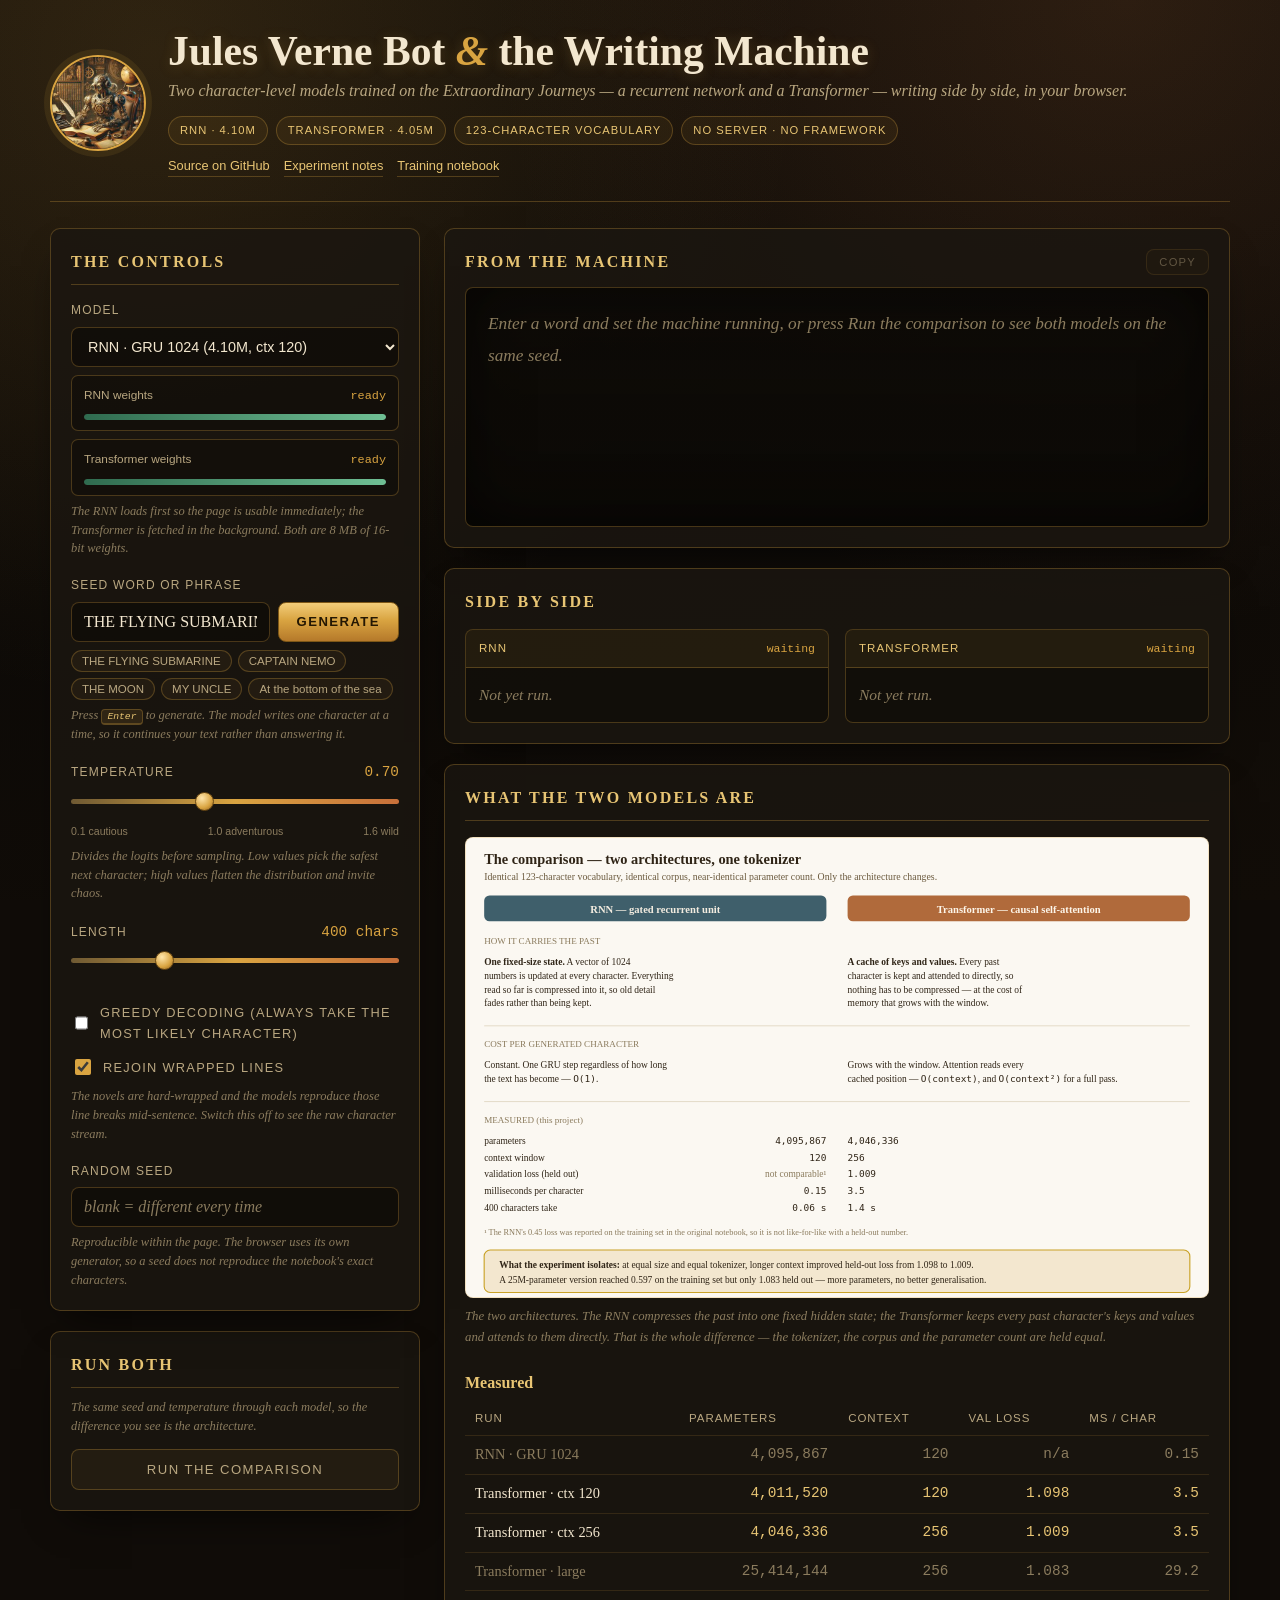
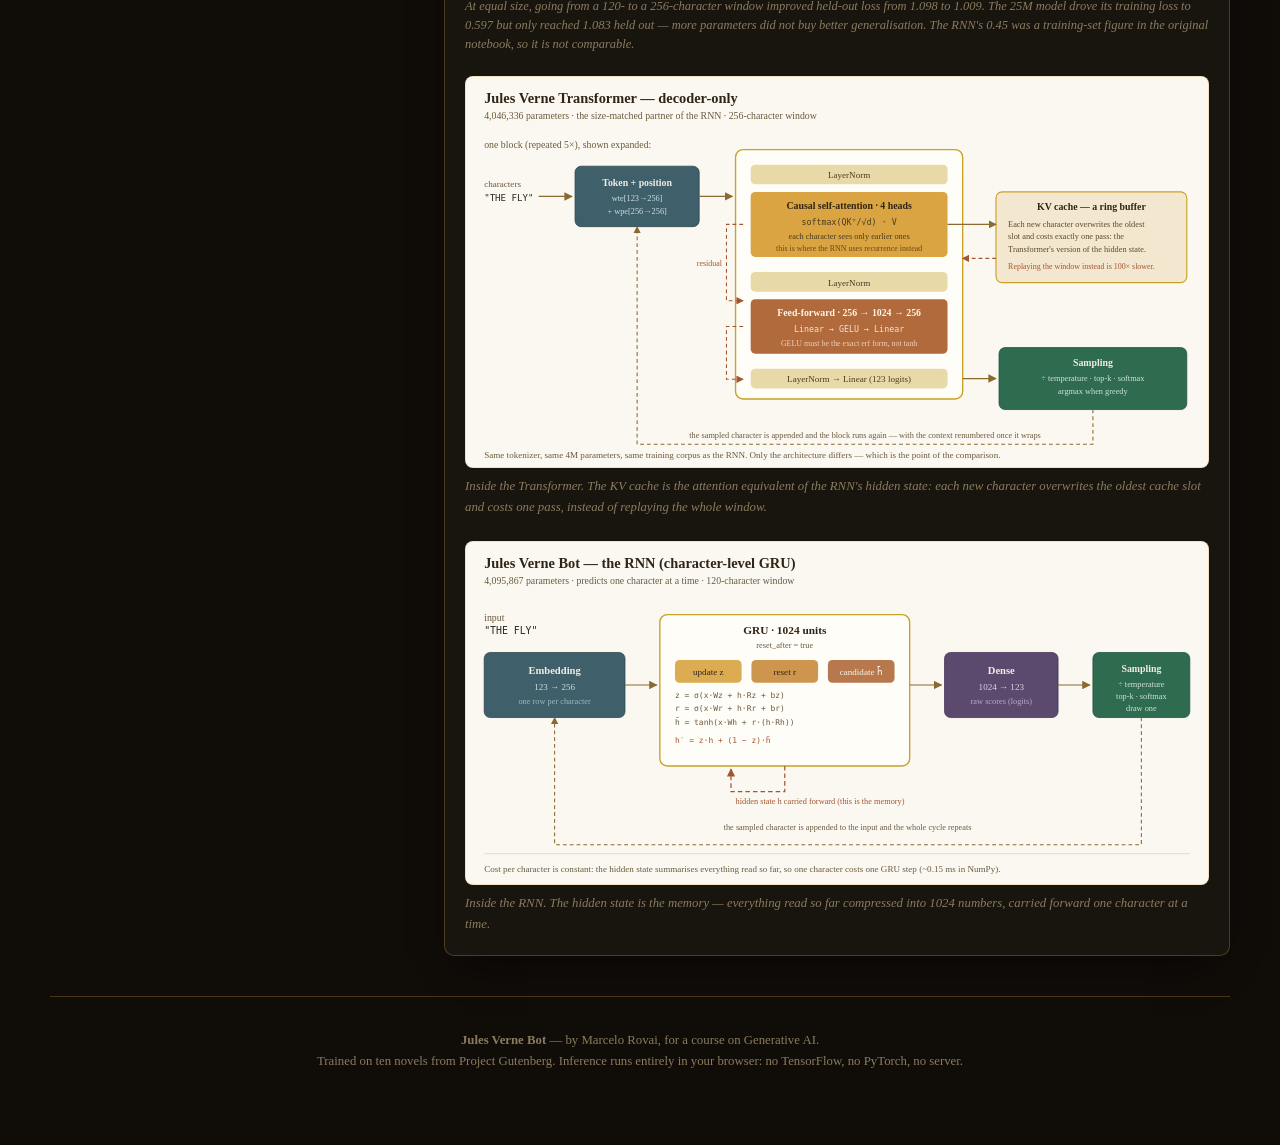
==== docs/index.html @ 738ababc "Jules Verne Bot: RNN and a size-matched Transformer, with a browser demo Two character-level models " ====
<!DOCTYPE html>
<html lang="en">
<head>
<meta charset="utf-8">
<meta name="viewport" content="width=device-width, initial-scale=1">
<title>Jules Verne Bot — RNN vs Transformer, running in your browser</title>
<meta name="description" content="Generate Jules Verne-style prose with a character-level GRU and a size-matched Transformer, both running entirely in the browser. Compare them on the same seed and temperature.">
<link rel="icon" href="assets/img/favicon-64.png">
<link rel="stylesheet" href="assets/demo/styles.css">
</head>
<body>
<div class="wrap">

  <header class="masthead">
    <img class="avatar" src="assets/img/jules_verne_robot.jpg" alt="Engraving of Jules Verne as a robot">
    <div class="titles">
      <h1>Jules Verne Bot <span class="amp">&amp;</span> the Writing Machine</h1>
      <p class="tagline">Two character-level models trained on the Extraordinary Journeys —
        a recurrent network and a Transformer — writing side by side, in your browser.</p>
      <div class="badges">
        <span class="badge" id="badge-rnn">RNN · 4.10M</span>
        <span class="badge" id="badge-tx">Transformer · 4.05M</span>
        <span class="badge">123-character vocabulary</span>
        <span class="badge">no server · no framework</span>
      </div>
      <div class="links">
        <a href="https://github.com/Mjrovai/Jules_Verne">Source on GitHub</a>
        <a href="https://github.com/Mjrovai/Jules_Verne/blob/main/EXPERIMENT.md">Experiment notes</a>
        <a href="https://github.com/Mjrovai/Jules_Verne/blob/main/Train_JulesVerne_Transformer.ipynb">Training notebook</a>
      </div>
    </div>
  </header>

  <div id="error-slot"></div>

  <div class="layout">

    <!-- ========================= controls ========================= -->
    <div>
      <section class="panel docked">
        <h2>The Controls</h2>

        <div class="field">
          <label for="model">Model</label>
          <select id="model" disabled>
            <option>loading the RNN…</option>
          </select>

          <div class="loader" id="loader-rnn">
            <div class="row"><span id="rnn-label">RNN weights</span><span class="pct" id="rnn-pct">0%</span></div>
            <div class="bar"><i id="rnn-bar"></i></div>
          </div>

          <div class="loader" id="loader-tx">
            <div class="row"><span id="tx-label">Transformer weights</span><span class="pct" id="tx-pct">waiting</span></div>
            <div class="bar"><i id="tx-bar"></i></div>
          </div>
          <p class="hint">The RNN loads first so the page is usable immediately; the
            Transformer is fetched in the background. Both are 8&nbsp;MB of 16-bit
            weights.</p>
        </div>

        <div class="field">
          <label for="seed">Seed word or phrase</label>
          <div class="seed-row">
            <input type="text" id="seed" value="THE FLYING SUBMARINE" maxlength="400"
                   placeholder="e.g. Captain Nemo" enterkeyhint="go">
            <button type="button" class="btn btn-primary" id="generate">Generate</button>
          </div>
          <div class="chips" id="chips"></div>
          <p class="hint">Press <kbd>Enter</kbd> to generate. The model writes one
            character at a time, so it continues your text rather than answering it.</p>
        </div>

        <div class="field">
          <div class="label-row">
            <label for="temperature">Temperature</label>
            <span class="readout" id="temperature-readout">0.70</span>
          </div>
          <input type="range" id="temperature" min="0.1" max="1.6" step="0.05" value="0.7">
          <div class="scale"><span>0.1 cautious</span><span>1.0 adventurous</span><span>1.6 wild</span></div>
          <p class="hint">Divides the logits before sampling. Low values pick the safest
            next character; high values flatten the distribution and invite chaos.</p>
        </div>

        <div class="field">
          <div class="label-row">
            <label for="length">Length</label>
            <span class="readout"><span id="length-readout">400</span> chars</span>
          </div>
          <input type="range" id="length" min="100" max="1200" step="50" value="400">
        </div>

        <div class="field">
          <label class="check">
            <input type="checkbox" id="greedy">
            <span>Greedy decoding (always take the most likely character)</span>
          </label>
          <label class="check">
            <input type="checkbox" id="reflow" checked>
            <span>Rejoin wrapped lines</span>
          </label>
          <p class="hint">The novels are hard-wrapped and the models reproduce those line
            breaks mid-sentence. Switch this off to see the raw character stream.</p>
        </div>

        <div class="field" style="margin-bottom:0">
          <label for="seed-value">Random seed</label>
          <input type="number" id="seed-value" placeholder="blank = different every time">
          <p class="hint">Reproducible within the page. The browser uses its own
            generator, so a seed does not reproduce the notebook's exact characters.</p>
        </div>
      </section>

      <section class="panel">
        <h2>Run Both</h2>
        <p class="hint" style="margin-top:-6px">The same seed and temperature through
          each model, so the difference you see is the architecture.</p>
        <div style="margin-top:14px">
          <button type="button" class="btn" id="compare" style="width:100%" disabled>Run the comparison</button>
        </div>
      </section>
    </div>

    <!-- ========================== output ========================== -->
    <div>
      <section class="panel">
        <div class="output-head">
          <h2>From the Machine</h2>
          <div style="display:flex; gap:9px; align-items:center">
            <span class="stats" id="stats"></span>
            <button type="button" class="btn btn-sm" id="copy" disabled>Copy</button>
          </div>
        </div>
        <div class="story" id="story" aria-live="polite">
          <span class="placeholder">Loading the RNN weights…</span>
        </div>
      </section>

      <section class="panel">
        <div class="output-head">
          <h2>Side by Side</h2>
          <span class="stats" id="compare-stats"></span>
        </div>
        <div class="compare" id="compare-grid">
          <div class="card pending">
            <header><span>RNN</span><span class="meta">waiting</span></header>
            <div class="body"><span class="placeholder">Not yet run.</span></div>
          </div>
          <div class="card pending">
            <header><span>Transformer</span><span class="meta">waiting</span></header>
            <div class="body"><span class="placeholder">Not yet run.</span></div>
          </div>
        </div>
      </section>

      <section class="panel">
        <h2>What the Two Models Are</h2>

        <figure>
          <img src="assets/img/rnn-vs-transformer.svg"
               alt="Diagram comparing the RNN and the Transformer: how each carries the past, their cost per character, and the measured numbers">
          <figcaption>The two architectures. The RNN compresses the past into one fixed
            hidden state; the Transformer keeps every past character's keys and values
            and attends to them directly. That is the whole difference — the tokenizer,
            the corpus and the parameter count are held equal.</figcaption>
        </figure>

        <h3 style="margin-top:22px">Measured</h3>
        <table class="measure">
          <thead>
            <tr><th>Run</th><th>Parameters</th><th>Context</th><th>Val loss</th><th>ms / char</th></tr>
          </thead>
          <tbody>
            <tr class="baseline"><td>RNN · GRU 1024</td><td class="num">4,095,867</td><td class="num">120</td><td class="num">n/a</td><td class="num">0.15</td></tr>
            <tr><td>Transformer · ctx 120</td><td class="num">4,011,520</td><td class="num">120</td><td class="num">1.098</td><td class="num">3.5</td></tr>
            <tr><td>Transformer · ctx 256</td><td class="num">4,046,336</td><td class="num">256</td><td class="num">1.009</td><td class="num">3.5</td></tr>
            <tr class="baseline"><td>Transformer · large</td><td class="num">25,414,144</td><td class="num">256</td><td class="num">1.083</td><td class="num">29.2</td></tr>
          </tbody>
        </table>
        <p class="hint">At equal size, going from a 120- to a 256-character window improved
          held-out loss from 1.098 to 1.009. The 25M model drove its <em>training</em> loss
          to 0.597 but only reached 1.083 held out — more parameters did not buy better
          generalisation. The RNN's 0.45 was a training-set figure in the original
          notebook, so it is not comparable.</p>

        <figure style="margin-top:22px">
          <img src="assets/img/transformer-architecture.svg"
               alt="The Transformer block expanded: layer norm, causal self-attention, residual, layer norm, feed-forward, and the ring-buffer KV cache">
          <figcaption>Inside the Transformer. The KV cache is the attention equivalent of
            the RNN's hidden state: each new character overwrites the oldest cache slot and
            costs one pass, instead of replaying the whole window.</figcaption>
        </figure>

        <figure style="margin-top:22px">
          <img src="assets/img/rnn-architecture.svg"
               alt="The RNN: embedding, a 1024-unit GRU with its three gates, a dense layer and sampling">
          <figcaption>Inside the RNN. The hidden state is the memory — everything read so
            far compressed into 1024 numbers, carried forward one character at a time.</figcaption>
        </figure>
      </section>
    </div>
  </div>

  <footer class="colophon">
    <p><strong>Jules Verne Bot</strong> — by Marcelo Rovai, for a course on Generative AI.<br>
      Trained on ten novels from Project Gutenberg. Inference runs entirely in your
      browser: no TensorFlow, no PyTorch, no server.</p>
  </footer>
</div>

<script type="module" src="assets/demo/app.js"></script>
</body>
</html>
---- docs/assets/demo/styles.css ----
/* ==========================================================================
   Jules Verne Bot — static demo page.
   Deliberately dependency-free: no web fonts, no framework, no CDN. The page
   has to work from a GitHub Pages subpath and offline once loaded.
   ========================================================================== */

:root {
  --ink:         #f3e7cf;
  --ink-dim:     #b9a781;
  --ink-faint:   #8b7c5e;
  --brass:       #d9a441;
  --brass-light: #e8c574;
  --brass-pale:  #f2cd7a;
  --copper:      #b06a3b;
  --panel:       rgba(28, 22, 16, 0.82);
  --edge:        rgba(217, 164, 65, 0.28);
  --field:       rgba(12, 9, 6, 0.55);
  --deep:        #100c08;

  --display: "Palatino Linotype", "Book Antiqua", Palatino, "Iowan Old Style", Georgia, serif;
  --body:    Georgia, "Times New Roman", serif;
  --ui:      "Avenir Next", Avenir, "Segoe UI", "Helvetica Neue", Helvetica, sans-serif;
  --mono:    "SF Mono", Menlo, Consolas, "Courier New", monospace;
}

* { box-sizing: border-box; }

body {
  margin: 0;
  padding: 0 18px 60px;
  font-family: var(--body);
  color: var(--ink);
  line-height: 1.65;
  background-color: var(--deep);
  background-image:
    radial-gradient(circle at 12% 6%,  rgba(217, 164, 65, 0.13), transparent 46%),
    radial-gradient(circle at 88% 0%,  rgba(176, 106, 59, 0.16), transparent 44%),
    linear-gradient(170deg, #17110a 0%, #0d0a07 55%, #120d08 100%);
  background-attachment: fixed;
  -webkit-font-smoothing: antialiased;
}

.wrap { max-width: 1180px; margin: 0 auto; }

/* ------------------------------------------------------------------ header */

.masthead {
  display: flex; align-items: center; gap: 22px; flex-wrap: wrap;
  padding: 30px 0 24px; border-bottom: 1px solid var(--edge); margin-bottom: 26px;
}
.masthead img.avatar {
  width: 96px; height: 96px; border-radius: 50%; object-fit: cover; flex: none;
  border: 2px solid var(--brass);
  box-shadow: 0 0 0 6px rgba(217, 164, 65, 0.10);
}
.masthead .titles { flex: 1 1 320px; }
h1 {
  font-family: var(--display); font-size: clamp(1.7rem, 4vw, 2.6rem);
  margin: 0 0 4px; line-height: 1.05;
  text-shadow: 0 2px 14px rgba(217, 164, 65, 0.22);
}
h1 .amp { color: var(--brass); font-style: italic; }
.tagline { margin: 0; color: var(--ink-dim); font-style: italic; font-size: 1rem; }
.links { margin-top: 10px; display: flex; gap: 14px; flex-wrap: wrap; font-family: var(--ui); font-size: 0.8rem; }
.links a { color: var(--brass-light); text-decoration: none; border-bottom: 1px solid var(--edge); }
.links a:hover { color: var(--brass-pale); }

.badges { display: flex; gap: 8px; flex-wrap: wrap; margin-top: 12px; }
.badge {
  font-family: var(--ui); font-size: 0.7rem; letter-spacing: 0.09em;
  text-transform: uppercase; color: var(--brass-light);
  border: 1px solid var(--edge); background: rgba(217, 164, 65, 0.07);
  border-radius: 999px; padding: 4px 11px; white-space: nowrap;
}

/* ------------------------------------------------------------------ layout */

.layout { display: grid; grid-template-columns: minmax(300px, 370px) minmax(0, 1fr); gap: 24px; align-items: start; }
@media (max-width: 920px) { .layout { grid-template-columns: 1fr; } }

.panel {
  background: var(--panel); border: 1px solid var(--edge); border-radius: 10px;
  padding: 20px; box-shadow: 0 18px 40px -20px rgba(0, 0, 0, 0.85);
}
.panel + .panel { margin-top: 20px; }
.panel.docked { position: sticky; top: 16px; }

h2 {
  font-family: var(--display); font-size: 1rem; text-transform: uppercase;
  letter-spacing: 0.14em; color: var(--brass-light);
  margin: 0 0 16px; padding-bottom: 9px; border-bottom: 1px solid var(--edge);
}
h3 { font-family: var(--display); font-size: 1rem; color: var(--brass-light); margin: 0 0 6px; }

/* ---------------------------------------------------------------- controls */

.field { margin-bottom: 18px; }
label, .field-label {
  display: block; font-family: var(--ui); font-size: 0.75rem;
  letter-spacing: 0.1em; text-transform: uppercase; color: var(--ink-dim); margin-bottom: 6px;
}
.label-row { display: flex; justify-content: space-between; align-items: baseline; gap: 10px; }
.readout { font-family: var(--mono); font-size: 0.9rem; color: var(--brass); text-transform: none; letter-spacing: 0; }

input[type="text"], input[type="number"], select {
  width: 100%; font-family: var(--body); font-size: 1rem; color: var(--ink);
  background: var(--field); border: 1px solid var(--edge); border-radius: 8px;
  padding: 10px 12px;
}
input:focus, select:focus { outline: none; border-color: var(--brass); box-shadow: 0 0 0 3px rgba(217, 164, 65, 0.16); }
input::placeholder { color: var(--ink-faint); font-style: italic; }
select { font-family: var(--ui); font-size: 0.9rem; cursor: pointer; }
select:disabled { opacity: 0.6; cursor: progress; }

input[type="range"] { -webkit-appearance: none; appearance: none; width: 100%; height: 24px; background: transparent; cursor: pointer; margin: 0; }
input[type="range"]::-webkit-slider-runnable-track { height: 5px; border-radius: 999px; background: linear-gradient(90deg, #6f5a33, var(--brass), #c8703a); }
input[type="range"]::-webkit-slider-thumb {
  -webkit-appearance: none; width: 19px; height: 19px; margin-top: -7px; border-radius: 50%;
  background: radial-gradient(circle at 35% 30%, #ffe6ab, var(--brass) 60%, #8a5b1c);
  border: 1px solid #6b4a15;
}
input[type="range"]::-moz-range-track { height: 5px; border-radius: 999px; background: linear-gradient(90deg, #6f5a33, var(--brass), #c8703a); }
input[type="range"]::-moz-range-thumb { width: 17px; height: 17px; border-radius: 50%; background: radial-gradient(circle at 35% 30%, #ffe6ab, var(--brass) 60%, #8a5b1c); border: 1px solid #6b4a15; }

.scale { display: flex; justify-content: space-between; font-family: var(--ui); font-size: 0.66rem; color: var(--ink-faint); margin-top: 2px; }
.hint { font-size: 0.78rem; color: var(--ink-faint); font-style: italic; margin: 6px 0 0; line-height: 1.5; }

.seed-row { display: flex; gap: 8px; align-items: stretch; }
.seed-row input[type="text"] { flex: 1 1 auto; min-width: 0; }
.seed-row .btn-primary { width: auto; flex: 0 0 auto; white-space: nowrap; padding: 10px 18px; }
@media (max-width: 420px) { .seed-row { flex-wrap: wrap; } .seed-row .btn-primary { width: 100%; } }

.check { display: flex; align-items: center; gap: 9px; font-family: var(--ui); font-size: 0.8rem; color: var(--ink-dim); cursor: pointer; padding: 3px 0; }
.check input { accent-color: var(--brass); width: 16px; height: 16px; cursor: pointer; }

.chips { display: flex; flex-wrap: wrap; gap: 6px; margin-top: 8px; }
.chip {
  font-family: var(--ui); font-size: 0.72rem; color: var(--ink-dim);
  background: rgba(217, 164, 65, 0.06); border: 1px solid var(--edge);
  border-radius: 999px; padding: 4px 10px; cursor: pointer;
}
.chip:hover { color: var(--deep); background: var(--brass); border-color: var(--brass); }

/* ---------------------------------------------------------------- progress */

.loader {
  margin-top: 8px; border: 1px solid var(--edge); border-radius: 7px;
  padding: 10px 12px; background: rgba(0, 0, 0, 0.25);
}
.loader .row { display: flex; justify-content: space-between; align-items: baseline; gap: 10px; font-family: var(--ui); font-size: 0.74rem; color: var(--ink-dim); }
.loader .pct { font-family: var(--mono); color: var(--brass); }
.bar { height: 6px; margin-top: 8px; border-radius: 999px; background: rgba(255, 255, 255, 0.08); overflow: hidden; }
.bar > i { display: block; height: 100%; width: 0%; border-radius: 999px; background: linear-gradient(90deg, #8a5b1c, var(--brass), var(--brass-pale)); transition: width 0.18s linear; }
.loader.ready .bar > i { background: linear-gradient(90deg, #2f6b4f, #6fbf94); }
.loader.failed { border-color: rgba(214, 96, 68, 0.55); }
.loader.failed .pct { color: #ffb9a6; }

/* ----------------------------------------------------------------- buttons */

.btn {
  font-family: var(--ui); font-size: 0.82rem; letter-spacing: 0.11em; text-transform: uppercase;
  border-radius: 8px; padding: 12px 16px; cursor: pointer;
  border: 1px solid var(--edge); background: rgba(217, 164, 65, 0.06); color: var(--ink-dim);
  transition: background 0.18s, color 0.18s, border-color 0.18s;
}
.btn:hover:not(:disabled) { color: var(--brass-light); border-color: var(--brass); }
.btn:disabled { opacity: 0.45; cursor: not-allowed; }
.btn-primary {
  width: 100%; font-weight: 600; color: #241703; border: 1px solid #7d5717;
  background: linear-gradient(180deg, #f2cd7a 0%, var(--brass) 45%, #b5792a 100%);
}
.btn-primary:hover:not(:disabled) { color: #1b1002; background: linear-gradient(180deg, #ffe09a, #e3b356 45%, #c08432); }
.btn-sm { padding: 6px 12px; font-size: 0.7rem; }

/* ------------------------------------------------------------------ output */

.output-head { display: flex; justify-content: space-between; align-items: center; gap: 12px; flex-wrap: wrap; margin-bottom: 12px; }
.output-head h2 { margin: 0; border: none; padding: 0; }
.stats { font-family: var(--mono); font-size: 0.72rem; color: var(--ink-faint); }

.story {
  font-family: var(--body); font-size: 1.08rem; line-height: 1.85; white-space: pre-wrap;
  overflow-wrap: anywhere; min-height: 240px; max-height: 60vh; overflow-y: auto;
  padding: 20px 22px; border-radius: 8px; border: 1px solid var(--edge);
  background: linear-gradient(rgba(10, 8, 5, 0.72), rgba(10, 8, 5, 0.9));
  box-shadow: inset 0 0 60px rgba(0, 0, 0, 0.6);
}
.story .seed { color: var(--brass-pale); font-weight: 600; }
.story .caret { display: inline-block; width: 0.55em; background: var(--brass); color: transparent; animation: blink 1s steps(1) infinite; }
@keyframes blink { 0%,49% { opacity: 1; } 50%,100% { opacity: 0; } }
.placeholder { color: var(--ink-faint); font-style: italic; }

/* -------------------------------------------------------------- comparison */

.compare { display: grid; grid-template-columns: 1fr 1fr; gap: 16px; margin-top: 14px; }
@media (max-width: 780px) { .compare { grid-template-columns: 1fr; } }
.card { border: 1px solid var(--edge); border-radius: 8px; overflow: hidden; background: rgba(10, 8, 5, 0.5); display: flex; flex-direction: column; }
.card header {
  display: flex; justify-content: space-between; align-items: baseline; gap: 8px;
  padding: 9px 13px; font-family: var(--ui); font-size: 0.72rem; letter-spacing: 0.09em;
  text-transform: uppercase; color: var(--brass-light);
  background: rgba(217, 164, 65, 0.09); border-bottom: 1px solid var(--edge);
}
.card header .meta { font-family: var(--mono); color: var(--brass); letter-spacing: 0; text-transform: none; }
.card .body { font-size: 0.97rem; line-height: 1.75; white-space: pre-wrap; overflow-wrap: anywhere; padding: 13px; max-height: 320px; overflow-y: auto; flex: 1; }
.card .body .seed { color: var(--brass-pale); font-weight: 600; }
.card.pending .body { color: var(--ink-faint); font-style: italic; }
.card.rnn header { border-bottom-color: rgba(120, 180, 140, 0.35); }

/* ---------------------------------------------------------------- diagram */

figure { margin: 0; }
figure img { width: 100%; height: auto; display: block; border: 1px solid var(--edge); border-radius: 8px; background: #fbf8f2; }
figcaption { font-size: 0.8rem; color: var(--ink-faint); font-style: italic; margin-top: 8px; }

table.measure { width: 100%; border-collapse: collapse; font-size: 0.9rem; }
table.measure th, table.measure td { text-align: left; padding: 7px 10px; border-bottom: 1px solid rgba(217, 164, 65, 0.14); }
table.measure th { font-family: var(--ui); font-size: 0.72rem; letter-spacing: 0.08em; text-transform: uppercase; color: var(--ink-dim); font-weight: normal; }
table.measure td.num { font-family: var(--mono); color: var(--brass-light); text-align: right; }
table.measure tr.baseline td { color: var(--ink-faint); }

.alert { border: 1px solid rgba(214, 96, 68, 0.5); background: rgba(150, 46, 30, 0.22); color: #ffd9cd; border-radius: 8px; padding: 11px 14px; font-size: 0.88rem; margin-bottom: 14px; }

footer.colophon { margin-top: 40px; padding-top: 20px; border-top: 1px solid var(--edge); text-align: center; font-size: 0.8rem; color: var(--ink-faint); }
footer.colophon a { color: var(--ink-dim); }

kbd { font-family: var(--mono); font-size: 0.78em; color: var(--brass-light); background: rgba(217, 164, 65, 0.12); border: 1px solid var(--edge); border-bottom-width: 2px; border-radius: 4px; padding: 1px 5px; }
.visually-hidden { position: absolute; width: 1px; height: 1px; overflow: hidden; clip: rect(0 0 0 0); }
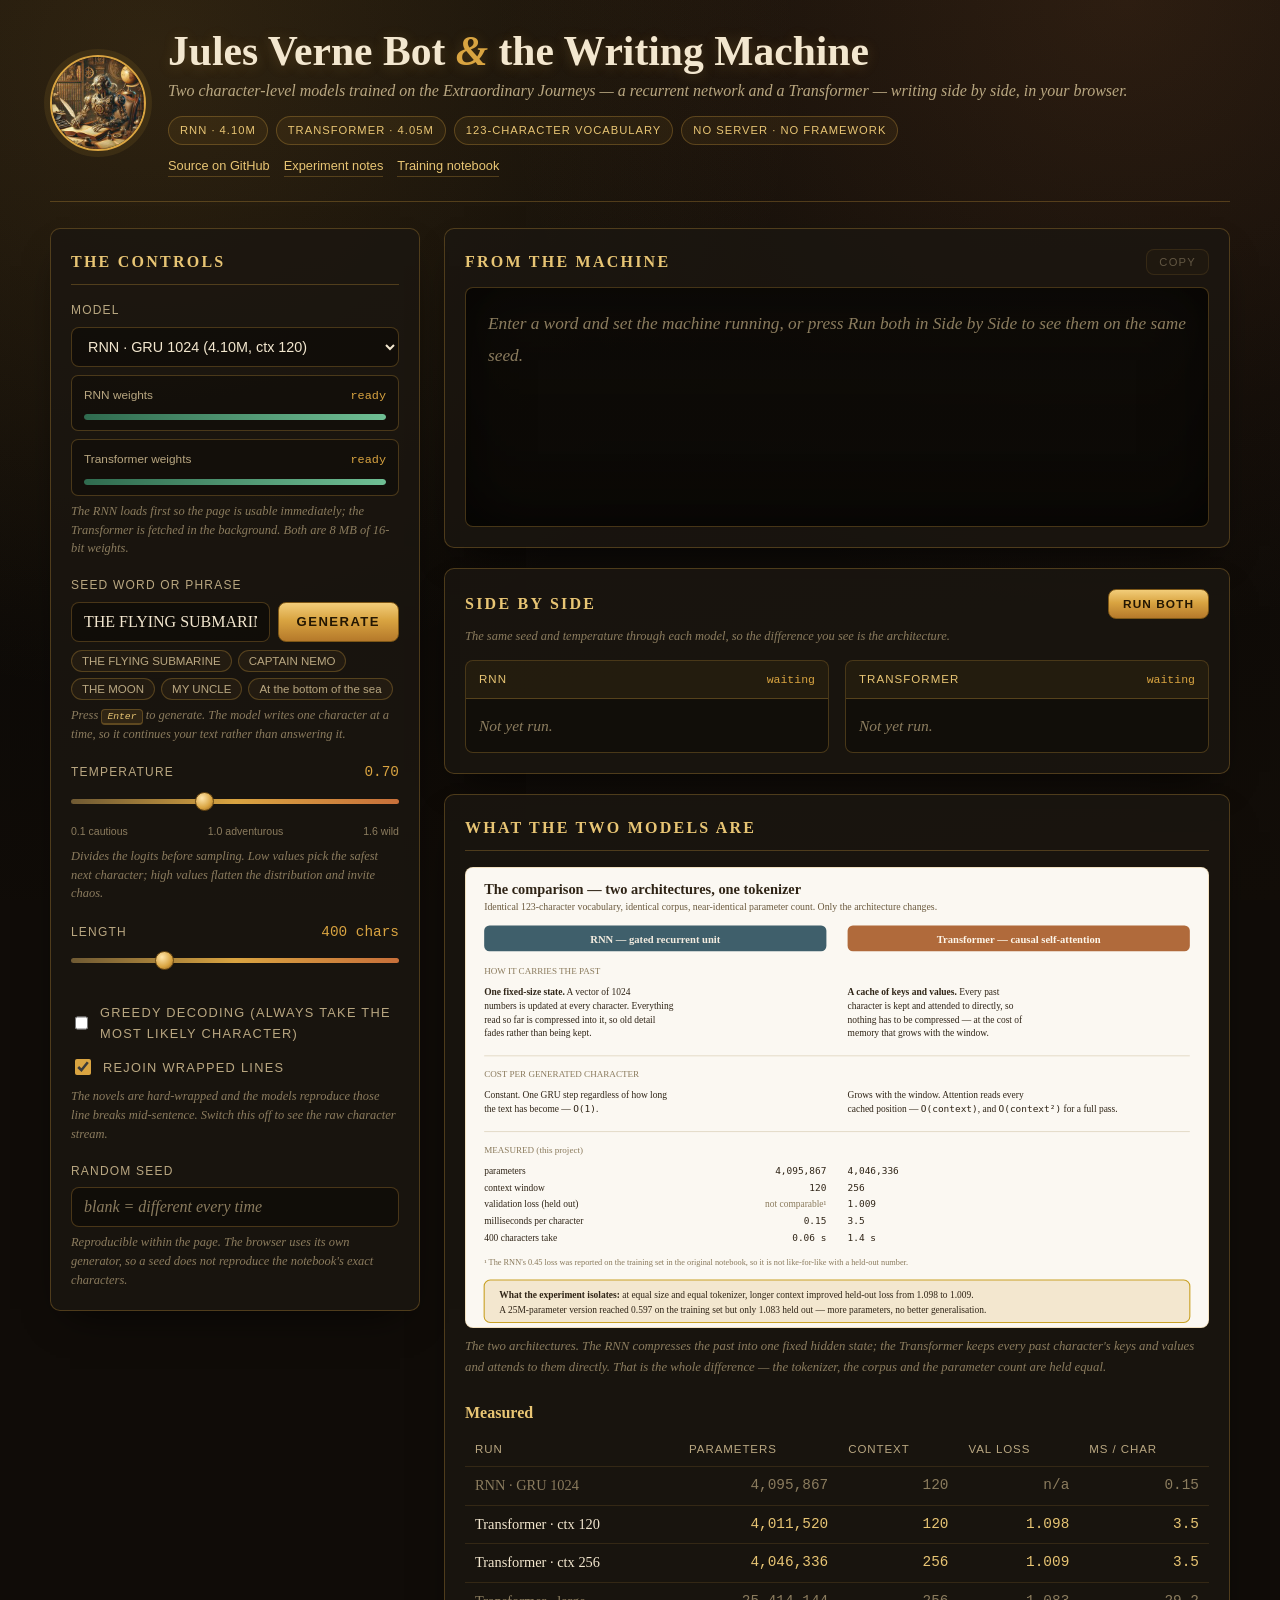
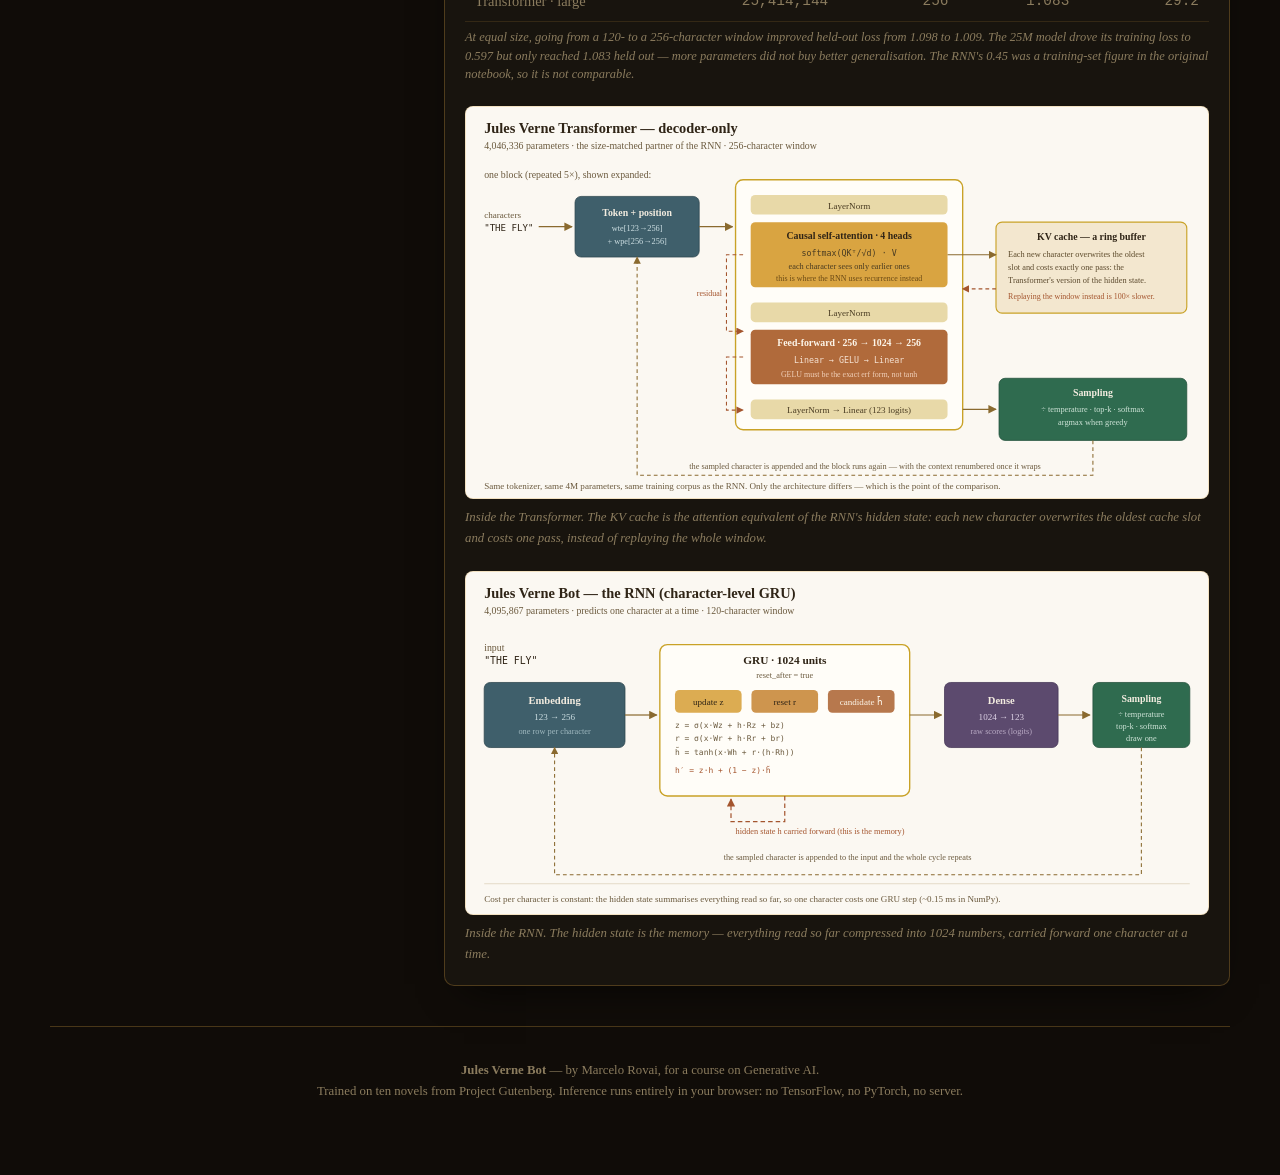
==== commit 2cad1447: "demo: put the comparison trigger inside Side by Side The only way to run the comparison was a button" ====
--- a/docs/index.html
+++ b/docs/index.html
@@ -112,14 +112,6 @@
         </div>
       </section>
 
-      <section class="panel">
-        <h2>Run Both</h2>
-        <p class="hint" style="margin-top:-6px">The same seed and temperature through
-          each model, so the difference you see is the architecture.</p>
-        <div style="margin-top:14px">
-          <button type="button" class="btn" id="compare" style="width:100%" disabled>Run the comparison</button>
-        </div>
-      </section>
     </div>
 
     <!-- ========================== output ========================== -->
@@ -140,8 +132,13 @@
       <section class="panel">
         <div class="output-head">
           <h2>Side by Side</h2>
-          <span class="stats" id="compare-stats"></span>
-        </div>
+          <div style="display:flex; gap:9px; align-items:center">
+            <span class="stats" id="compare-stats"></span>
+            <button type="button" class="btn btn-primary" id="compare" disabled>Run both</button>
+          </div>
+        </div>
+        <p class="hint" style="margin-top:-4px">The same seed and temperature through
+          each model, so the difference you see is the architecture.</p>
         <div class="compare" id="compare-grid">
           <div class="card pending">
             <header><span>RNN</span><span class="meta">waiting</span></header>
--- a/docs/assets/demo/styles.css
+++ b/docs/assets/demo/styles.css
@@ -172,6 +172,16 @@
 .btn-primary:hover:not(:disabled) { color: #1b1002; background: linear-gradient(180deg, #ffe09a, #e3b356 45%, #c08432); }
 .btn-sm { padding: 6px 12px; font-size: 0.7rem; }
 
+/* A primary button sitting in a panel header, next to the stats and Copy. It
+   must not inherit .btn-primary's full width, which is meant for the controls
+   column. */
+.output-head .btn-primary {
+  width: auto;
+  padding: 7px 14px;
+  font-size: 0.74rem;
+  letter-spacing: 0.09em;
+}
+
 /* ------------------------------------------------------------------ output */
 
 .output-head { display: flex; justify-content: space-between; align-items: center; gap: 12px; flex-wrap: wrap; margin-bottom: 12px; }
@@ -180,11 +190,30 @@
 
 .story {
   font-family: var(--body); font-size: 1.08rem; line-height: 1.85; white-space: pre-wrap;
-  overflow-wrap: anywhere; min-height: 240px; max-height: 60vh; overflow-y: auto;
+  overflow-wrap: anywhere; min-height: 240px; max-height: 60vh;
+  overflow-y: auto; overscroll-behavior: contain;
   padding: 20px 22px; border-radius: 8px; border: 1px solid var(--edge);
   background: linear-gradient(rgba(10, 8, 5, 0.72), rgba(10, 8, 5, 0.9));
   box-shadow: inset 0 0 60px rgba(0, 0, 0, 0.6);
-}
+  /* The generated text regularly runs past the panel, and macOS hides overlay
+     scrollbars until you already know to scroll. Pin a slimmer brass one so it
+     is obvious there is more to read. */
+  scrollbar-width: thin;
+  scrollbar-color: rgba(217, 164, 65, 0.45) rgba(255, 255, 255, 0.05);
+}
+
+.story::-webkit-scrollbar { width: 10px; }
+.story::-webkit-scrollbar-track { background: rgba(255, 255, 255, 0.05); border-radius: 0 8px 8px 0; }
+.story::-webkit-scrollbar-thumb {
+  background: rgba(217, 164, 65, 0.40);
+  border-radius: 999px;
+  border: 2px solid transparent;
+  background-clip: content-box;
+}
+.story::-webkit-scrollbar-thumb:hover { background: rgba(217, 164, 65, 0.70); background-clip: content-box; }
+
+/* Keyboard scrolling needs a focusable, focus-visible target. */
+.story:focus-visible { outline: 2px solid var(--brass); outline-offset: 3px; }
 .story .seed { color: var(--brass-pale); font-weight: 600; }
 .story .caret { display: inline-block; width: 0.55em; background: var(--brass); color: transparent; animation: blink 1s steps(1) infinite; }
 @keyframes blink { 0%,49% { opacity: 1; } 50%,100% { opacity: 0; } }
@@ -196,13 +225,27 @@
 @media (max-width: 780px) { .compare { grid-template-columns: 1fr; } }
 .card { border: 1px solid var(--edge); border-radius: 8px; overflow: hidden; background: rgba(10, 8, 5, 0.5); display: flex; flex-direction: column; }
 .card header {
-  display: flex; justify-content: space-between; align-items: baseline; gap: 8px;
+  display: flex; justify-content: space-between; align-items: baseline;
+  gap: 4px 10px; flex-wrap: wrap;
   padding: 9px 13px; font-family: var(--ui); font-size: 0.72rem; letter-spacing: 0.09em;
   text-transform: uppercase; color: var(--brass-light);
   background: rgba(217, 164, 65, 0.09); border-bottom: 1px solid var(--edge);
 }
+/* Keep the model name on one line; the measurements may wrap below it. */
+.card header > span:first-child { white-space: nowrap; }
 .card header .meta { font-family: var(--mono); color: var(--brass); letter-spacing: 0; text-transform: none; }
-.card .body { font-size: 0.97rem; line-height: 1.75; white-space: pre-wrap; overflow-wrap: anywhere; padding: 13px; max-height: 320px; overflow-y: auto; flex: 1; }
+.card .body {
+  font-size: 0.97rem; line-height: 1.75; white-space: pre-wrap; overflow-wrap: anywhere;
+  padding: 13px; max-height: 320px; overflow-y: auto; flex: 1;
+  overscroll-behavior: contain;
+  scrollbar-width: thin;
+  scrollbar-color: rgba(217, 164, 65, 0.45) rgba(255, 255, 255, 0.05);
+}
+.card .body::-webkit-scrollbar { width: 9px; }
+.card .body::-webkit-scrollbar-track { background: rgba(255, 255, 255, 0.05); }
+.card .body::-webkit-scrollbar-thumb { background: rgba(217, 164, 65, 0.40); border-radius: 999px; border: 2px solid transparent; background-clip: content-box; }
+.card .body::-webkit-scrollbar-thumb:hover { background: rgba(217, 164, 65, 0.70); background-clip: content-box; }
+.card .body:focus-visible { outline: 2px solid var(--brass); outline-offset: -2px; }
 .card .body .seed { color: var(--brass-pale); font-weight: 600; }
 .card.pending .body { color: var(--ink-faint); font-style: italic; }
 .card.rnn header { border-bottom-color: rgba(120, 180, 140, 0.35); }
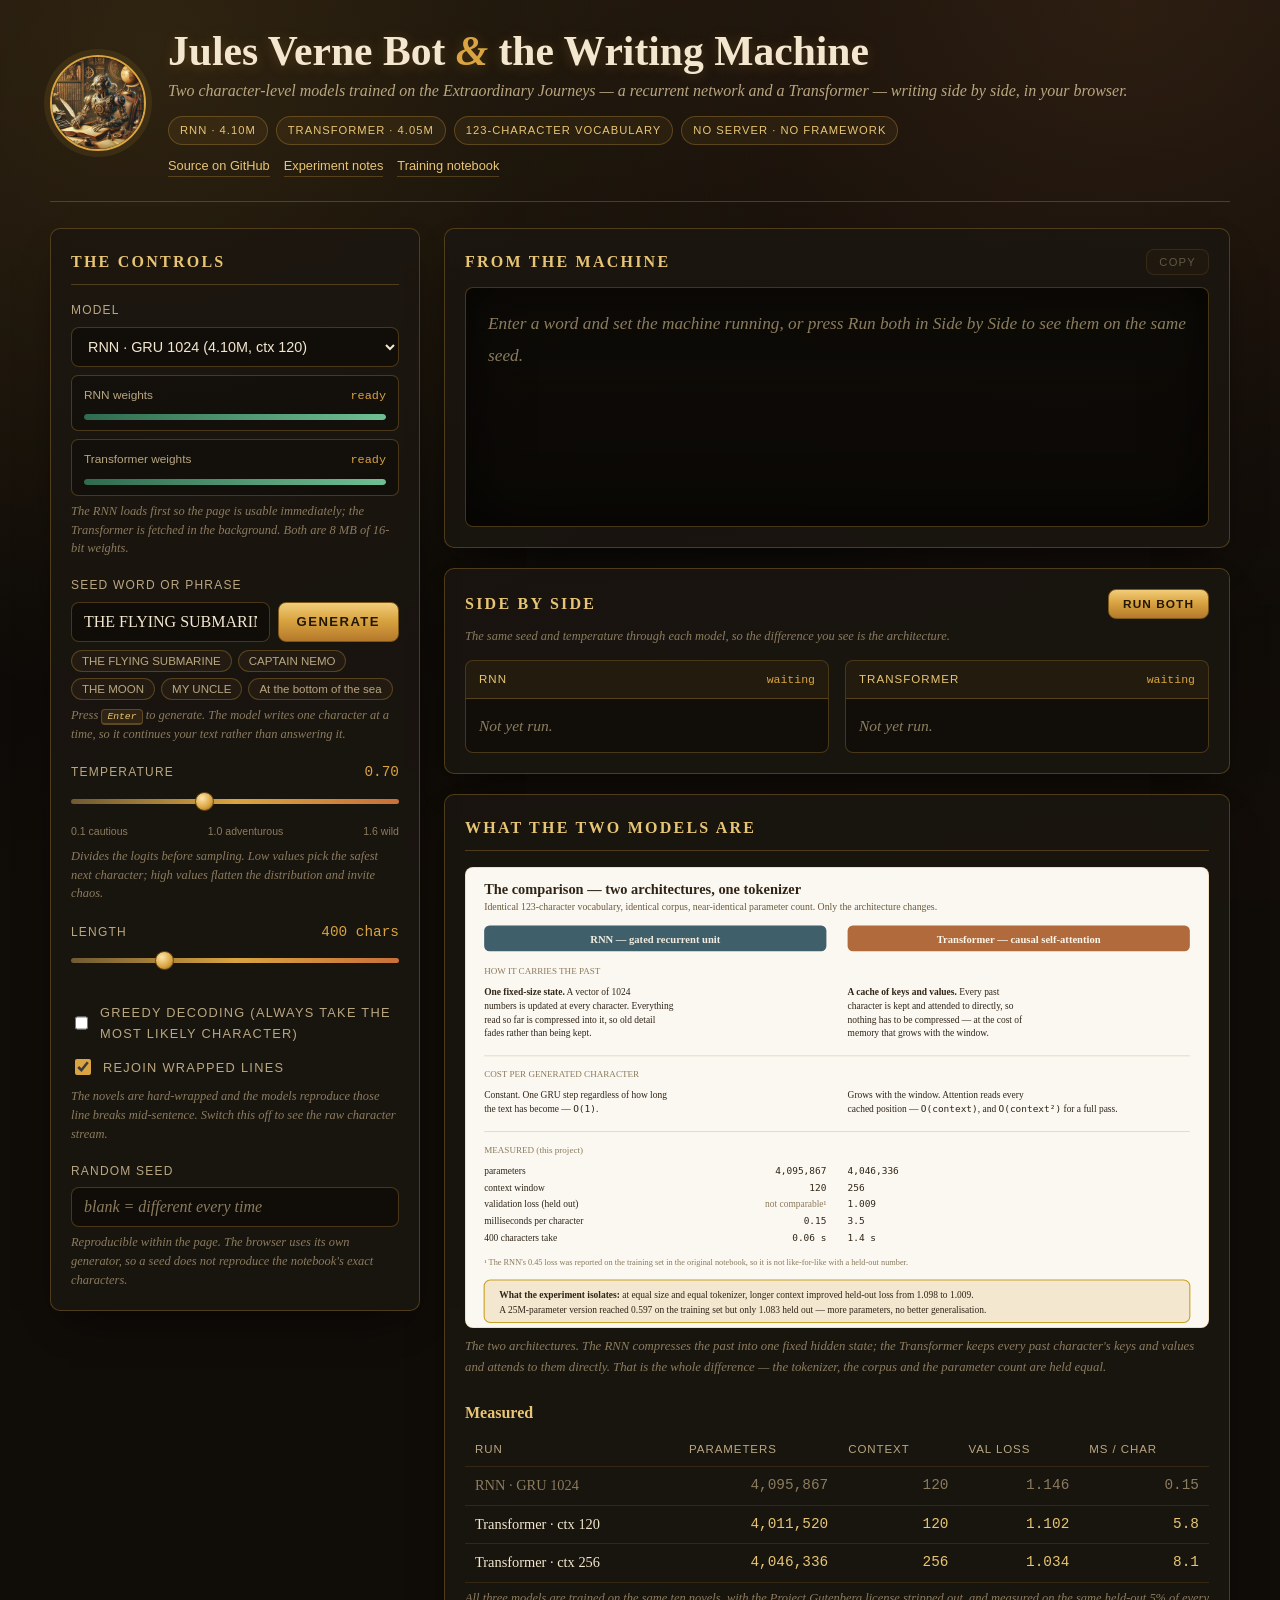
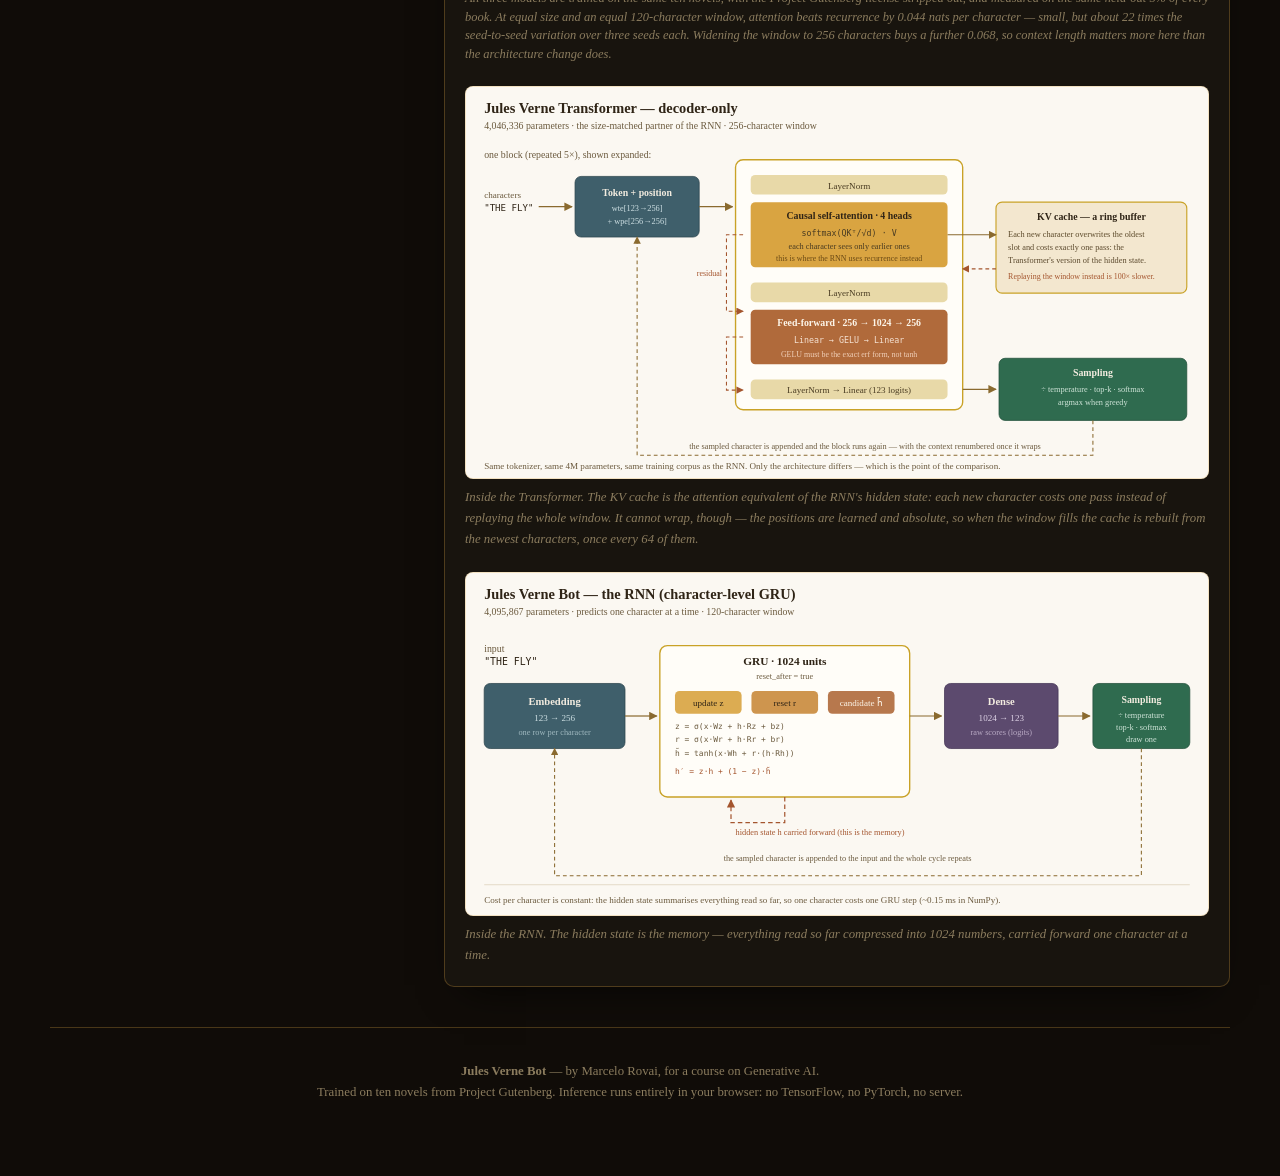
==== commit 4735257e: "Retrain both architectures on a shared split, and stop the KV cache wrapping Two things were wrong. " ====
--- a/docs/index.html
+++ b/docs/index.html
@@ -169,24 +169,27 @@
             <tr><th>Run</th><th>Parameters</th><th>Context</th><th>Val loss</th><th>ms / char</th></tr>
           </thead>
           <tbody>
-            <tr class="baseline"><td>RNN · GRU 1024</td><td class="num">4,095,867</td><td class="num">120</td><td class="num">n/a</td><td class="num">0.15</td></tr>
-            <tr><td>Transformer · ctx 120</td><td class="num">4,011,520</td><td class="num">120</td><td class="num">1.098</td><td class="num">3.5</td></tr>
-            <tr><td>Transformer · ctx 256</td><td class="num">4,046,336</td><td class="num">256</td><td class="num">1.009</td><td class="num">3.5</td></tr>
-            <tr class="baseline"><td>Transformer · large</td><td class="num">25,414,144</td><td class="num">256</td><td class="num">1.083</td><td class="num">29.2</td></tr>
+            <tr class="baseline"><td>RNN · GRU 1024</td><td class="num">4,095,867</td><td class="num">120</td><td class="num">1.146</td><td class="num">0.15</td></tr>
+            <tr><td>Transformer · ctx 120</td><td class="num">4,011,520</td><td class="num">120</td><td class="num">1.102</td><td class="num">5.8</td></tr>
+            <tr><td>Transformer · ctx 256</td><td class="num">4,046,336</td><td class="num">256</td><td class="num">1.034</td><td class="num">8.1</td></tr>
           </tbody>
         </table>
-        <p class="hint">At equal size, going from a 120- to a 256-character window improved
-          held-out loss from 1.098 to 1.009. The 25M model drove its <em>training</em> loss
-          to 0.597 but only reached 1.083 held out — more parameters did not buy better
-          generalisation. The RNN's 0.45 was a training-set figure in the original
-          notebook, so it is not comparable.</p>
+        <p class="hint">All three models are trained on the same ten novels, with the
+          Project Gutenberg license stripped out, and measured on the same held-out 5% of
+          every book. At equal size and an equal 120-character window, attention beats
+          recurrence by 0.044 nats per character — small, but about 22 times the
+          seed-to-seed variation over three seeds each. Widening the window to 256
+          characters buys a further 0.068, so context length matters more here than the
+          architecture change does.</p>
 
         <figure style="margin-top:22px">
           <img src="assets/img/transformer-architecture.svg"
                alt="The Transformer block expanded: layer norm, causal self-attention, residual, layer norm, feed-forward, and the ring-buffer KV cache">
           <figcaption>Inside the Transformer. The KV cache is the attention equivalent of
-            the RNN's hidden state: each new character overwrites the oldest cache slot and
-            costs one pass, instead of replaying the whole window.</figcaption>
+            the RNN's hidden state: each new character costs one pass instead of replaying
+            the whole window. It cannot wrap, though — the positions are learned and
+            absolute, so when the window fills the cache is rebuilt from the newest
+            characters, once every 64 of them.</figcaption>
         </figure>
 
         <figure style="margin-top:22px">
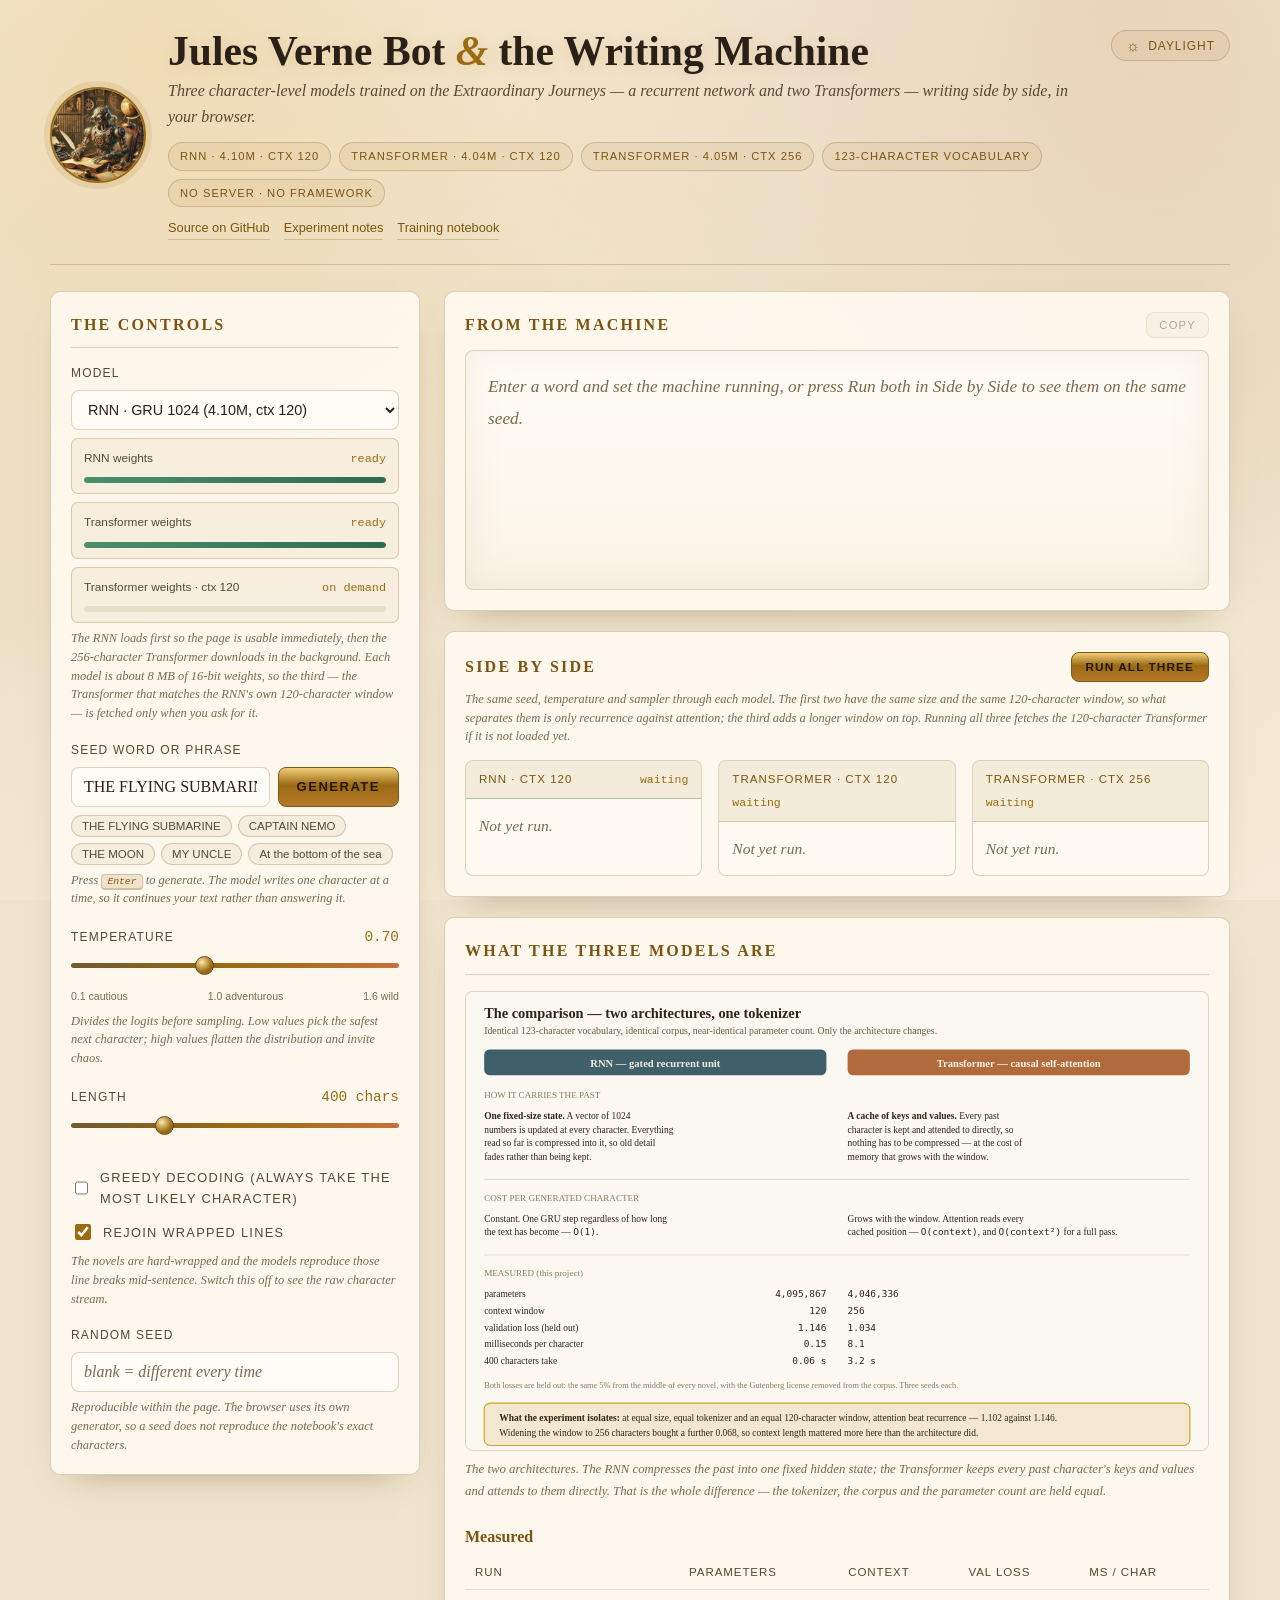
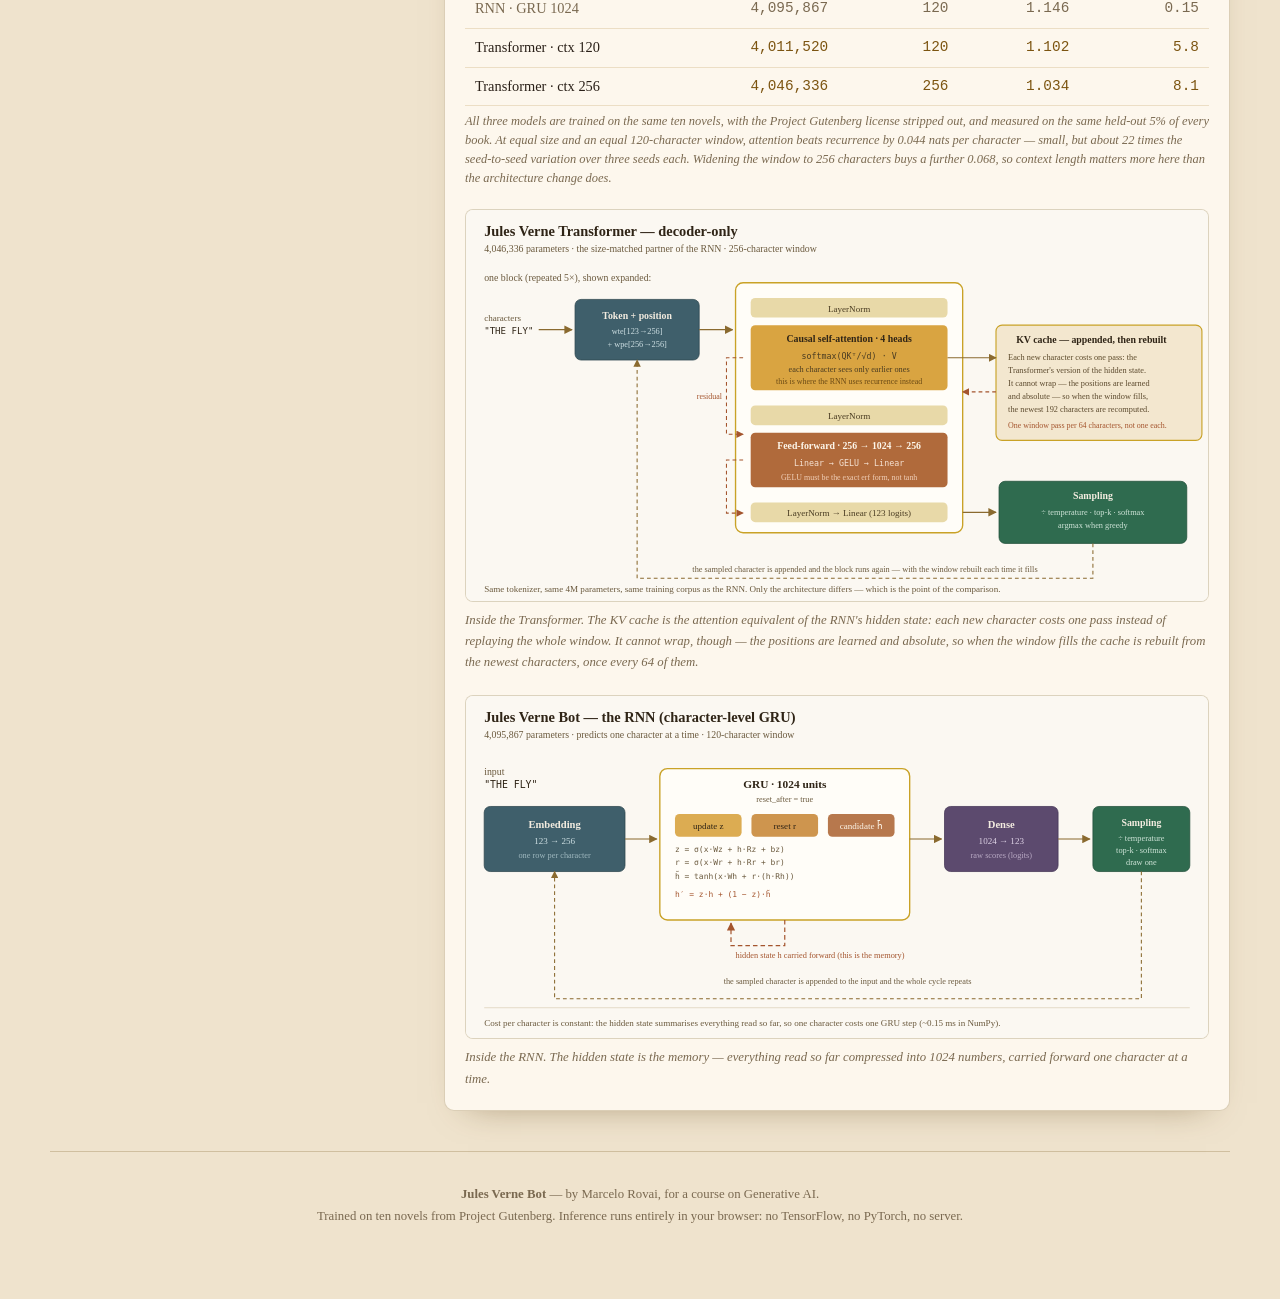
==== commit 2bb8d405: "demo: ship the third model, add a light theme, and fix the stale diagrams The page showed three mode" ====
--- a/docs/index.html
+++ b/docs/index.html
@@ -4,9 +4,24 @@
 <meta charset="utf-8">
 <meta name="viewport" content="width=device-width, initial-scale=1">
 <title>Jules Verne Bot — RNN vs Transformer, running in your browser</title>
-<meta name="description" content="Generate Jules Verne-style prose with a character-level GRU and a size-matched Transformer, both running entirely in the browser. Compare them on the same seed and temperature.">
+<meta name="description" content="Generate Jules Verne-style prose with a character-level GRU and two size-matched Transformers, all running entirely in the browser. Compare them on the same seed and temperature.">
 <link rel="icon" href="assets/img/favicon-64.png">
-<link rel="stylesheet" href="assets/demo/styles.css">
+<link rel="stylesheet" href="assets/demo/styles.css?v=3">
+<script>
+  /* Set the theme before the first paint: reading it later would show a flash of
+     the wrong one. Falls back to the operating system's setting. */
+  (function () {
+    try {
+      var saved = localStorage.getItem('verne-theme');
+      if (saved === 'light' || saved === 'dark') {
+        document.documentElement.dataset.theme = saved;
+        return;
+      }
+    } catch (e) { /* private mode: fall through to the OS setting */ }
+    document.documentElement.dataset.theme =
+      window.matchMedia('(prefers-color-scheme: light)').matches ? 'light' : 'dark';
+  })();
+</script>
 </head>
 <body>
 <div class="wrap">
@@ -15,11 +30,12 @@
     <img class="avatar" src="assets/img/jules_verne_robot.jpg" alt="Engraving of Jules Verne as a robot">
     <div class="titles">
       <h1>Jules Verne Bot <span class="amp">&amp;</span> the Writing Machine</h1>
-      <p class="tagline">Two character-level models trained on the Extraordinary Journeys —
-        a recurrent network and a Transformer — writing side by side, in your browser.</p>
+      <p class="tagline">Three character-level models trained on the Extraordinary Journeys —
+        a recurrent network and two Transformers — writing side by side, in your browser.</p>
       <div class="badges">
-        <span class="badge" id="badge-rnn">RNN · 4.10M</span>
-        <span class="badge" id="badge-tx">Transformer · 4.05M</span>
+        <span class="badge" id="badge-rnn">RNN · 4.10M · ctx 120</span>
+        <span class="badge" id="badge-tx120">Transformer · 4.04M · ctx 120</span>
+        <span class="badge" id="badge-tx">Transformer · 4.05M · ctx 256</span>
         <span class="badge">123-character vocabulary</span>
         <span class="badge">no server · no framework</span>
       </div>
@@ -29,6 +45,11 @@
         <a href="https://github.com/Mjrovai/Jules_Verne/blob/main/Train_JulesVerne_Transformer.ipynb">Training notebook</a>
       </div>
     </div>
+    <button type="button" class="theme-toggle" id="theme" aria-pressed="false"
+            title="Switch between the lamplit and the daylight reading room">
+      <span class="theme-icon" aria-hidden="true">☾</span>
+      <span class="theme-text">Lamplight</span>
+    </button>
   </header>
 
   <div id="error-slot"></div>
@@ -52,12 +73,18 @@
           </div>
 
           <div class="loader" id="loader-tx">
-            <div class="row"><span id="tx-label">Transformer weights</span><span class="pct" id="tx-pct">waiting</span></div>
+            <div class="row"><span id="tx-label">Transformer weights · ctx 256</span><span class="pct" id="tx-pct">waiting</span></div>
             <div class="bar"><i id="tx-bar"></i></div>
           </div>
-          <p class="hint">The RNN loads first so the page is usable immediately; the
-            Transformer is fetched in the background. Both are 8&nbsp;MB of 16-bit
-            weights.</p>
+
+          <div class="loader" id="loader-tx120">
+            <div class="row"><span id="tx120-label">Transformer weights · ctx 120</span><span class="pct" id="tx120-pct">on demand</span></div>
+            <div class="bar"><i id="tx120-bar"></i></div>
+          </div>
+          <p class="hint">The RNN loads first so the page is usable immediately, then the
+            256-character Transformer downloads in the background. Each model is about
+            8&nbsp;MB of 16-bit weights, so the third — the Transformer that matches the
+            RNN's own 120-character window — is fetched only when you ask for it.</p>
         </div>
 
         <div class="field">
@@ -134,25 +161,32 @@
           <h2>Side by Side</h2>
           <div style="display:flex; gap:9px; align-items:center">
             <span class="stats" id="compare-stats"></span>
-            <button type="button" class="btn btn-primary" id="compare" disabled>Run both</button>
-          </div>
-        </div>
-        <p class="hint" style="margin-top:-4px">The same seed and temperature through
-          each model, so the difference you see is the architecture.</p>
+            <button type="button" class="btn btn-primary" id="compare" disabled>Run all three</button>
+          </div>
+        </div>
+        <p class="hint" style="margin-top:-4px">The same seed, temperature and sampler
+          through each model. The first two have the same size <em>and</em> the same
+          120-character window, so what separates them is only recurrence against
+          attention; the third adds a longer window on top. Running all three fetches the
+          120-character Transformer if it is not loaded yet.</p>
         <div class="compare" id="compare-grid">
+          <div class="card pending rnn">
+            <header><span>RNN · ctx 120</span><span class="meta">waiting</span></header>
+            <div class="body"><span class="placeholder">Not yet run.</span></div>
+          </div>
           <div class="card pending">
-            <header><span>RNN</span><span class="meta">waiting</span></header>
+            <header><span>Transformer · ctx 120</span><span class="meta">waiting</span></header>
             <div class="body"><span class="placeholder">Not yet run.</span></div>
           </div>
           <div class="card pending">
-            <header><span>Transformer</span><span class="meta">waiting</span></header>
+            <header><span>Transformer · ctx 256</span><span class="meta">waiting</span></header>
             <div class="body"><span class="placeholder">Not yet run.</span></div>
           </div>
         </div>
       </section>
 
       <section class="panel">
-        <h2>What the Two Models Are</h2>
+        <h2>What the Three Models Are</h2>
 
         <figure>
           <img src="assets/img/rnn-vs-transformer.svg"
@@ -209,6 +243,10 @@
   </footer>
 </div>
 
-<script type="module" src="assets/demo/app.js"></script>
+<!-- The ?v= on the CSS and the modules is a cache buster: Pages serves these
+     with a long cache lifetime, so a returning visitor would otherwise keep
+     running the previous version. Bump it (here and in the imports inside
+     app.js and js/*.js) whenever the demo code changes. -->
+<script type="module" src="assets/demo/app.js?v=3"></script>
 </body>
 </html>
--- a/docs/assets/demo/styles.css
+++ b/docs/assets/demo/styles.css
@@ -3,6 +3,11 @@
    Deliberately dependency-free: no web fonts, no framework, no CDN. The page
    has to work from a GitHub Pages subpath and offline once loaded.
    ========================================================================== */
+
+/* Two themes, one set of tokens. Everything below paints with these, so the
+   light theme is the block of overrides at the end of this file rather than a
+   second stylesheet. The theme is set on <html data-theme> before the first
+   paint, by the inline script in index.html. */
 
 :root {
   --ink:         #f3e7cf;
@@ -17,6 +22,34 @@
   --field:       rgba(12, 9, 6, 0.55);
   --deep:        #100c08;
 
+  /* Surfaces and washes, named by what they do rather than by their colour,
+     so the light theme can redefine them without touching any rule. */
+  --page-wash-1: rgba(217, 164, 65, 0.13);
+  --page-wash-2: rgba(176, 106, 59, 0.16);
+  --page-grad:   linear-gradient(170deg, #17110a 0%, #0d0a07 55%, #120d08 100%);
+  --tint-soft:   rgba(217, 164, 65, 0.06);
+  --tint:        rgba(217, 164, 65, 0.09);
+  --tint-strong: rgba(217, 164, 65, 0.12);
+  --rule:        rgba(217, 164, 65, 0.14);
+  --halo:        rgba(217, 164, 65, 0.10);
+  --well:        linear-gradient(rgba(10, 8, 5, 0.72), rgba(10, 8, 5, 0.9));
+  --well-shadow: inset 0 0 60px rgba(0, 0, 0, 0.6);
+  --card-bg:     rgba(10, 8, 5, 0.5);
+  --sunken:      rgba(0, 0, 0, 0.25);
+  --track:       rgba(255, 255, 255, 0.05);
+  --bar-track:   rgba(255, 255, 255, 0.08);
+  --thumb:       rgba(217, 164, 65, 0.45);
+  --thumb-hover: rgba(217, 164, 65, 0.70);
+  --panel-shadow: 0 18px 40px -20px rgba(0, 0, 0, 0.85);
+  --glow:        rgba(217, 164, 65, 0.22);
+  --focus-ring:  rgba(217, 164, 65, 0.16);
+  --diagram-bg:  #fbf8f2;
+  --rnn-edge:    rgba(120, 180, 140, 0.35);
+  --alert-edge:  rgba(214, 96, 68, 0.5);
+  --alert-bg:    rgba(150, 46, 30, 0.22);
+  --alert-ink:   #ffd9cd;
+  --ok-bar:      linear-gradient(90deg, #2f6b4f, #6fbf94);
+
   --display: "Palatino Linotype", "Book Antiqua", Palatino, "Iowan Old Style", Georgia, serif;
   --body:    Georgia, "Times New Roman", serif;
   --ui:      "Avenir Next", Avenir, "Segoe UI", "Helvetica Neue", Helvetica, sans-serif;
@@ -33,9 +66,9 @@
   line-height: 1.65;
   background-color: var(--deep);
   background-image:
-    radial-gradient(circle at 12% 6%,  rgba(217, 164, 65, 0.13), transparent 46%),
-    radial-gradient(circle at 88% 0%,  rgba(176, 106, 59, 0.16), transparent 44%),
-    linear-gradient(170deg, #17110a 0%, #0d0a07 55%, #120d08 100%);
+    radial-gradient(circle at 12% 6%,  var(--page-wash-1), transparent 46%),
+    radial-gradient(circle at 88% 0%,  var(--page-wash-2), transparent 44%),
+    var(--page-grad);
   background-attachment: fixed;
   -webkit-font-smoothing: antialiased;
 }
@@ -51,13 +84,23 @@
 .masthead img.avatar {
   width: 96px; height: 96px; border-radius: 50%; object-fit: cover; flex: none;
   border: 2px solid var(--brass);
-  box-shadow: 0 0 0 6px rgba(217, 164, 65, 0.10);
+  box-shadow: 0 0 0 6px var(--halo);
 }
 .masthead .titles { flex: 1 1 320px; }
+.theme-toggle {
+  flex: none; align-self: flex-start; display: inline-flex; align-items: center; gap: 7px;
+  font-family: var(--ui); font-size: 0.75rem; letter-spacing: 0.08em; text-transform: uppercase;
+  color: var(--brass-light); background: var(--tint-soft);
+  border: 1px solid var(--edge); border-radius: 999px; padding: 7px 14px; cursor: pointer;
+}
+.theme-toggle:hover { color: var(--brass-pale); border-color: var(--brass); }
+.theme-toggle:focus-visible { outline: 2px solid var(--brass); outline-offset: 3px; }
+.theme-icon { font-size: 0.95rem; line-height: 1; }
+@media (max-width: 560px) { .theme-toggle { align-self: stretch; justify-content: center; } }
 h1 {
   font-family: var(--display); font-size: clamp(1.7rem, 4vw, 2.6rem);
   margin: 0 0 4px; line-height: 1.05;
-  text-shadow: 0 2px 14px rgba(217, 164, 65, 0.22);
+  text-shadow: 0 2px 14px var(--glow);
 }
 h1 .amp { color: var(--brass); font-style: italic; }
 .tagline { margin: 0; color: var(--ink-dim); font-style: italic; font-size: 1rem; }
@@ -69,7 +112,7 @@
 .badge {
   font-family: var(--ui); font-size: 0.7rem; letter-spacing: 0.09em;
   text-transform: uppercase; color: var(--brass-light);
-  border: 1px solid var(--edge); background: rgba(217, 164, 65, 0.07);
+  border: 1px solid var(--edge); background: var(--tint-soft);
   border-radius: 999px; padding: 4px 11px; white-space: nowrap;
 }
 
@@ -80,7 +123,7 @@
 
 .panel {
   background: var(--panel); border: 1px solid var(--edge); border-radius: 10px;
-  padding: 20px; box-shadow: 0 18px 40px -20px rgba(0, 0, 0, 0.85);
+  padding: 20px; box-shadow: var(--panel-shadow);
 }
 .panel + .panel { margin-top: 20px; }
 .panel.docked { position: sticky; top: 16px; }
@@ -107,7 +150,7 @@
   background: var(--field); border: 1px solid var(--edge); border-radius: 8px;
   padding: 10px 12px;
 }
-input:focus, select:focus { outline: none; border-color: var(--brass); box-shadow: 0 0 0 3px rgba(217, 164, 65, 0.16); }
+input:focus, select:focus { outline: none; border-color: var(--brass); box-shadow: 0 0 0 3px var(--focus-ring); }
 input::placeholder { color: var(--ink-faint); font-style: italic; }
 select { font-family: var(--ui); font-size: 0.9rem; cursor: pointer; }
 select:disabled { opacity: 0.6; cursor: progress; }
@@ -136,7 +179,7 @@
 .chips { display: flex; flex-wrap: wrap; gap: 6px; margin-top: 8px; }
 .chip {
   font-family: var(--ui); font-size: 0.72rem; color: var(--ink-dim);
-  background: rgba(217, 164, 65, 0.06); border: 1px solid var(--edge);
+  background: var(--tint-soft); border: 1px solid var(--edge);
   border-radius: 999px; padding: 4px 10px; cursor: pointer;
 }
 .chip:hover { color: var(--deep); background: var(--brass); border-color: var(--brass); }
@@ -145,14 +188,14 @@
 
 .loader {
   margin-top: 8px; border: 1px solid var(--edge); border-radius: 7px;
-  padding: 10px 12px; background: rgba(0, 0, 0, 0.25);
+  padding: 10px 12px; background: var(--sunken);
 }
 .loader .row { display: flex; justify-content: space-between; align-items: baseline; gap: 10px; font-family: var(--ui); font-size: 0.74rem; color: var(--ink-dim); }
 .loader .pct { font-family: var(--mono); color: var(--brass); }
-.bar { height: 6px; margin-top: 8px; border-radius: 999px; background: rgba(255, 255, 255, 0.08); overflow: hidden; }
+.bar { height: 6px; margin-top: 8px; border-radius: 999px; background: var(--bar-track); overflow: hidden; }
 .bar > i { display: block; height: 100%; width: 0%; border-radius: 999px; background: linear-gradient(90deg, #8a5b1c, var(--brass), var(--brass-pale)); transition: width 0.18s linear; }
-.loader.ready .bar > i { background: linear-gradient(90deg, #2f6b4f, #6fbf94); }
-.loader.failed { border-color: rgba(214, 96, 68, 0.55); }
+.loader.ready .bar > i { background: var(--ok-bar); }
+.loader.failed { border-color: var(--alert-edge); }
 .loader.failed .pct { color: #ffb9a6; }
 
 /* ----------------------------------------------------------------- buttons */
@@ -160,7 +203,7 @@
 .btn {
   font-family: var(--ui); font-size: 0.82rem; letter-spacing: 0.11em; text-transform: uppercase;
   border-radius: 8px; padding: 12px 16px; cursor: pointer;
-  border: 1px solid var(--edge); background: rgba(217, 164, 65, 0.06); color: var(--ink-dim);
+  border: 1px solid var(--edge); background: var(--tint-soft); color: var(--ink-dim);
   transition: background 0.18s, color 0.18s, border-color 0.18s;
 }
 .btn:hover:not(:disabled) { color: var(--brass-light); border-color: var(--brass); }
@@ -193,24 +236,24 @@
   overflow-wrap: anywhere; min-height: 240px; max-height: 60vh;
   overflow-y: auto; overscroll-behavior: contain;
   padding: 20px 22px; border-radius: 8px; border: 1px solid var(--edge);
-  background: linear-gradient(rgba(10, 8, 5, 0.72), rgba(10, 8, 5, 0.9));
-  box-shadow: inset 0 0 60px rgba(0, 0, 0, 0.6);
+  background: var(--well);
+  box-shadow: var(--well-shadow);
   /* The generated text regularly runs past the panel, and macOS hides overlay
      scrollbars until you already know to scroll. Pin a slimmer brass one so it
      is obvious there is more to read. */
   scrollbar-width: thin;
-  scrollbar-color: rgba(217, 164, 65, 0.45) rgba(255, 255, 255, 0.05);
+  scrollbar-color: var(--thumb) var(--track);
 }
 
 .story::-webkit-scrollbar { width: 10px; }
-.story::-webkit-scrollbar-track { background: rgba(255, 255, 255, 0.05); border-radius: 0 8px 8px 0; }
+.story::-webkit-scrollbar-track { background: var(--track); border-radius: 0 8px 8px 0; }
 .story::-webkit-scrollbar-thumb {
-  background: rgba(217, 164, 65, 0.40);
+  background: var(--thumb);
   border-radius: 999px;
   border: 2px solid transparent;
   background-clip: content-box;
 }
-.story::-webkit-scrollbar-thumb:hover { background: rgba(217, 164, 65, 0.70); background-clip: content-box; }
+.story::-webkit-scrollbar-thumb:hover { background: var(--thumb-hover); background-clip: content-box; }
 
 /* Keyboard scrolling needs a focusable, focus-visible target. */
 .story:focus-visible { outline: 2px solid var(--brass); outline-offset: 3px; }
@@ -221,15 +264,19 @@
 
 /* -------------------------------------------------------------- comparison */
 
-.compare { display: grid; grid-template-columns: 1fr 1fr; gap: 16px; margin-top: 14px; }
+.compare { display: grid; grid-template-columns: repeat(3, minmax(0, 1fr)); gap: 16px; margin-top: 14px; }
+@media (max-width: 1100px) { .compare { grid-template-columns: repeat(2, minmax(0, 1fr)); } }
 @media (max-width: 780px) { .compare { grid-template-columns: 1fr; } }
-.card { border: 1px solid var(--edge); border-radius: 8px; overflow: hidden; background: rgba(10, 8, 5, 0.5); display: flex; flex-direction: column; }
+/* Three columns are narrow, so let the model name wrap there rather than
+   pushing the measurements out of the card. */
+@media (min-width: 1101px) { .card header > span:first-child { white-space: normal; } }
+.card { border: 1px solid var(--edge); border-radius: 8px; overflow: hidden; background: var(--card-bg); display: flex; flex-direction: column; }
 .card header {
   display: flex; justify-content: space-between; align-items: baseline;
   gap: 4px 10px; flex-wrap: wrap;
   padding: 9px 13px; font-family: var(--ui); font-size: 0.72rem; letter-spacing: 0.09em;
   text-transform: uppercase; color: var(--brass-light);
-  background: rgba(217, 164, 65, 0.09); border-bottom: 1px solid var(--edge);
+  background: var(--tint); border-bottom: 1px solid var(--edge);
 }
 /* Keep the model name on one line; the measurements may wrap below it. */
 .card header > span:first-child { white-space: nowrap; }
@@ -239,33 +286,82 @@
   padding: 13px; max-height: 320px; overflow-y: auto; flex: 1;
   overscroll-behavior: contain;
   scrollbar-width: thin;
-  scrollbar-color: rgba(217, 164, 65, 0.45) rgba(255, 255, 255, 0.05);
+  scrollbar-color: var(--thumb) var(--track);
 }
 .card .body::-webkit-scrollbar { width: 9px; }
-.card .body::-webkit-scrollbar-track { background: rgba(255, 255, 255, 0.05); }
-.card .body::-webkit-scrollbar-thumb { background: rgba(217, 164, 65, 0.40); border-radius: 999px; border: 2px solid transparent; background-clip: content-box; }
-.card .body::-webkit-scrollbar-thumb:hover { background: rgba(217, 164, 65, 0.70); background-clip: content-box; }
+.card .body::-webkit-scrollbar-track { background: var(--track); }
+.card .body::-webkit-scrollbar-thumb { background: var(--thumb); border-radius: 999px; border: 2px solid transparent; background-clip: content-box; }
+.card .body::-webkit-scrollbar-thumb:hover { background: var(--thumb-hover); background-clip: content-box; }
 .card .body:focus-visible { outline: 2px solid var(--brass); outline-offset: -2px; }
 .card .body .seed { color: var(--brass-pale); font-weight: 600; }
 .card.pending .body { color: var(--ink-faint); font-style: italic; }
-.card.rnn header { border-bottom-color: rgba(120, 180, 140, 0.35); }
+.card.rnn header { border-bottom-color: var(--rnn-edge); }
 
 /* ---------------------------------------------------------------- diagram */
 
 figure { margin: 0; }
-figure img { width: 100%; height: auto; display: block; border: 1px solid var(--edge); border-radius: 8px; background: #fbf8f2; }
+figure img { width: 100%; height: auto; display: block; border: 1px solid var(--edge); border-radius: 8px; background: var(--diagram-bg); }
 figcaption { font-size: 0.8rem; color: var(--ink-faint); font-style: italic; margin-top: 8px; }
 
 table.measure { width: 100%; border-collapse: collapse; font-size: 0.9rem; }
-table.measure th, table.measure td { text-align: left; padding: 7px 10px; border-bottom: 1px solid rgba(217, 164, 65, 0.14); }
+table.measure th, table.measure td { text-align: left; padding: 7px 10px; border-bottom: 1px solid var(--rule); }
 table.measure th { font-family: var(--ui); font-size: 0.72rem; letter-spacing: 0.08em; text-transform: uppercase; color: var(--ink-dim); font-weight: normal; }
 table.measure td.num { font-family: var(--mono); color: var(--brass-light); text-align: right; }
 table.measure tr.baseline td { color: var(--ink-faint); }
 
-.alert { border: 1px solid rgba(214, 96, 68, 0.5); background: rgba(150, 46, 30, 0.22); color: #ffd9cd; border-radius: 8px; padding: 11px 14px; font-size: 0.88rem; margin-bottom: 14px; }
+.alert { border: 1px solid var(--alert-edge); background: var(--alert-bg); color: var(--alert-ink); border-radius: 8px; padding: 11px 14px; font-size: 0.88rem; margin-bottom: 14px; }
 
 footer.colophon { margin-top: 40px; padding-top: 20px; border-top: 1px solid var(--edge); text-align: center; font-size: 0.8rem; color: var(--ink-faint); }
 footer.colophon a { color: var(--ink-dim); }
 
-kbd { font-family: var(--mono); font-size: 0.78em; color: var(--brass-light); background: rgba(217, 164, 65, 0.12); border: 1px solid var(--edge); border-bottom-width: 2px; border-radius: 4px; padding: 1px 5px; }
+kbd { font-family: var(--mono); font-size: 0.78em; color: var(--brass-light); background: var(--tint-strong); border: 1px solid var(--edge); border-bottom-width: 2px; border-radius: 4px; padding: 1px 5px; }
 .visually-hidden { position: absolute; width: 1px; height: 1px; overflow: hidden; clip: rect(0 0 0 0); }
+
+/* ------------------------------------------------------------ light theme */
+
+/* The daylight reading room: same brass and ink, inverted. Only the tokens
+   change — no rule above knows which theme is on. The brass is darkened here
+   because the lamplit tones do not carry enough contrast on parchment. */
+
+:root[data-theme="light"] {
+  --ink:         #2a2018;
+  --ink-dim:     #574734;
+  --ink-faint:   #7a6950;
+  --brass:       #9a6b12;
+  --brass-light: #7c5410;
+  --brass-pale:  #64430b;
+  --copper:      #8d4f24;
+  --panel:       rgba(255, 251, 243, 0.86);
+  --edge:        rgba(122, 88, 28, 0.26);
+  --field:       rgba(255, 253, 248, 0.9);
+  --deep:        #efe3cd;
+
+  --page-wash-1: rgba(217, 164, 65, 0.22);
+  --page-wash-2: rgba(176, 106, 59, 0.16);
+  --page-grad:   linear-gradient(170deg, #f7edda 0%, #eee1c9 55%, #f4ead7 100%);
+  --tint-soft:   rgba(154, 107, 18, 0.07);
+  --tint:        rgba(154, 107, 18, 0.11);
+  --tint-strong: rgba(154, 107, 18, 0.15);
+  --rule:        rgba(154, 107, 18, 0.18);
+  --halo:        rgba(154, 107, 18, 0.12);
+  --well:        linear-gradient(#fffdf7, #fbf4e6);
+  --well-shadow: inset 0 0 40px rgba(150, 110, 45, 0.10);
+  --card-bg:     rgba(255, 252, 245, 0.75);
+  --sunken:      rgba(154, 107, 18, 0.06);
+  --track:       rgba(122, 88, 28, 0.08);
+  --bar-track:   rgba(122, 88, 28, 0.12);
+  --thumb:       rgba(154, 107, 18, 0.45);
+  --thumb-hover: rgba(154, 107, 18, 0.70);
+  --panel-shadow: 0 16px 34px -24px rgba(94, 66, 22, 0.55);
+  --glow:        rgba(154, 107, 18, 0.14);
+  --focus-ring:  rgba(154, 107, 18, 0.20);
+  --rnn-edge:    rgba(60, 130, 95, 0.40);
+  --alert-edge:  rgba(168, 58, 32, 0.45);
+  --alert-bg:    rgba(214, 96, 68, 0.14);
+  --alert-ink:   #7d2a13;
+  --ok-bar:      linear-gradient(90deg, #4c8f6c, #2f6b4f);
+}
+
+/* The avatar and the diagrams are drawn light already; on parchment they only
+   need a softer frame. */
+:root[data-theme="light"] figure img { background: #fffdf7; }
